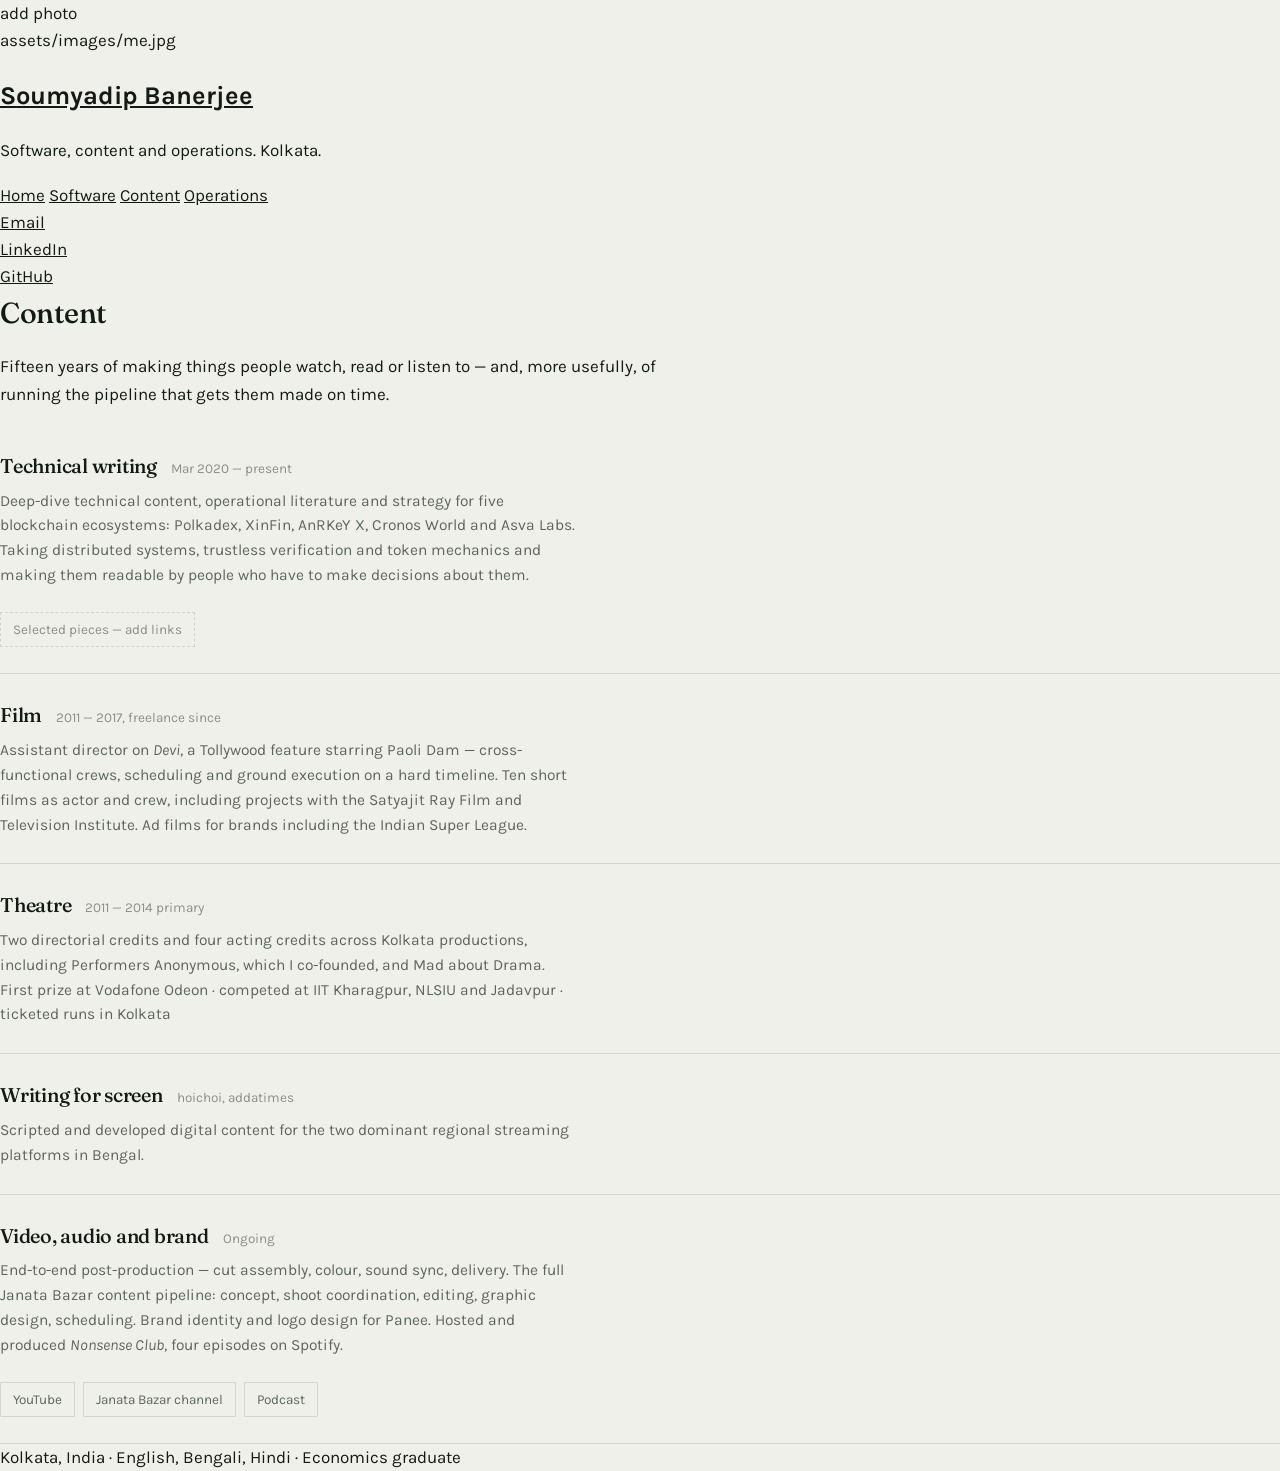
==== content.html @ 359d7982 "Add files via upload" ====
<!DOCTYPE html>
<html lang="en">
<head>
<meta charset="utf-8">
<meta name="viewport" content="width=device-width, initial-scale=1">
<title>Content — Soumyadip Banerjee</title>
<meta name="description" content="Content pipelines end to end: film, theatre, technical writing, video, podcast, brand.">
<meta property="og:title" content="Soumyadip Banerjee">
<meta property="og:description" content="Content pipelines end to end: film, theatre, technical writing, video, podcast, brand.">
<link rel="preconnect" href="https://fonts.googleapis.com">
<link rel="preconnect" href="https://fonts.gstatic.com" crossorigin>
<link href="https://fonts.googleapis.com/css2?family=Fraunces:opsz,wght@9..144,400;9..144,500&family=Karla:wght@400;500;600&display=swap" rel="stylesheet">
<link rel="stylesheet" href="assets/style.css">
<style>:root{--accent:var(--cont)}</style>

</head>
<body>
<div class="shell">

  <aside class="side">
    <!-- Swap this block for: <img class="portrait" src="assets/images/me.jpg" alt="Soumyadip Banerjee"> -->
    <div class="portrait-none">add photo<br>assets/images/me.jpg</div>
    <h1><a href="index.html">Soumyadip Banerjee</a></h1>
    <p class="role">Software, content and operations. Kolkata.</p>
    <nav>
      <a class="h" href="index.html">Home</a>
      <a class="s" href="software.html">Software</a>
      <a class="c" href="content.html" aria-current="page">Content</a>
      <a class="o" href="operations.html">Operations</a>
    </nav>
    <div class="meta">
      <a href="mailto:banerjeesoumyadip1991@gmail.com">Email</a><br>
      <a href="https://www.linkedin.com/in/soumyadip-banerjee-05bbb8b3" target="_blank" rel="noopener">LinkedIn</a><br>
      <a href="https://github.com/bhola1991" target="_blank" rel="noopener">GitHub</a>
    </div>
  </aside>

  <main class="main">
    <div class="ph">
      <h2>Content</h2>
      <p>Fifteen years of making things people watch, read or listen to — and, more usefully, of running the pipeline that gets them made on time.</p>
    </div>

    <div class="entry">
      <div class="entry-h"><h3>Technical writing</h3><span class="when">Mar 2020 — present</span></div>
      <p>Deep-dive technical content, operational literature and strategy for five blockchain ecosystems: Polkadex, XinFin, AnRKeY X, Cronos World and Asva Labs. Taking distributed systems, trustless verification and token mechanics and making them readable by people who have to make decisions about them.</p>
      <div class="links"><a class="pill" data-todo href="#" title="Pick your best three and link them">Selected pieces — add links</a></div>
    </div>

    <div class="entry">
      <div class="entry-h"><h3>Film</h3><span class="when">2011 — 2017, freelance since</span></div>
      <p>Assistant director on <em>Devi</em>, a Tollywood feature starring Paoli Dam — cross-functional crews, scheduling and ground execution on a hard timeline. Ten short films as actor and crew, including projects with the Satyajit Ray Film and Television Institute. Ad films for brands including the Indian Super League.</p>
    </div>

    <div class="entry">
      <div class="entry-h"><h3>Theatre</h3><span class="when">2011 — 2014 primary</span></div>
      <p>Two directorial credits and four acting credits across Kolkata productions, including Performers Anonymous, which I co-founded, and Mad about Drama.</p>
      <p class="sub">First prize at Vodafone Odeon · competed at IIT Kharagpur, NLSIU and Jadavpur · ticketed runs in Kolkata</p>
    </div>

    <div class="entry">
      <div class="entry-h"><h3>Writing for screen</h3><span class="when">hoichoi, addatimes</span></div>
      <p>Scripted and developed digital content for the two dominant regional streaming platforms in Bengal.</p>
    </div>

    <div class="entry">
      <div class="entry-h"><h3>Video, audio and brand</h3><span class="when">Ongoing</span></div>
      <p>End-to-end post-production — cut assembly, colour, sound sync, delivery. The full Janata Bazar content pipeline: concept, shoot coordination, editing, graphic design, scheduling. Brand identity and logo design for Panee. Hosted and produced <em>Nonsense Club</em>, four episodes on Spotify.</p>
      <div class="links">
        <a class="pill" href="https://www.youtube.com/@soumyadipbanerjee4481" target="_blank" rel="noopener">YouTube</a>
        <a class="pill" href="https://www.youtube.com/@JanatabazarTube" target="_blank" rel="noopener">Janata Bazar channel</a>
        <a class="pill" href="https://open.spotify.com/show/6DBHjhHlT2yotaFciczHaR" target="_blank" rel="noopener">Podcast</a>
      </div>
    </div>
    <div class="foot">Kolkata, India · English, Bengali, Hindi · Economics graduate</div>
  </main>

</div>
</body>
</html>
---- assets/style.css ----
/* ══════════════════════════════════════════════════════════
   Soumyadip Banerjee — portfolio
   One stylesheet for every page. Edit colours and type here.

   The colour system does structural work, not decoration:
     --run   (green) = operations. Things run, managed, traded.
     --build (ochre) = systems.    Things designed and shipped.
   Those two run through the tiles, the column headers and the
   list markers, so the page's whole argument — that this person
   does both — is legible before any copy is read.
   ══════════════════════════════════════════════════════════ */

:root{
  --paper:#EFF0EA;
  --ink:#131A15;
  --run:#2C6E49;
  --build:#C87F1E;
  --muted:#5E665C;
  --faint:#8A9086;
  --rule:#D3D6CC;
  --display:'Fraunces',Georgia,serif;
  --body:'Karla',system-ui,sans-serif;
}

*{box-sizing:border-box}
html{-webkit-text-size-adjust:100%;scroll-behavior:smooth}
@media(prefers-reduced-motion:reduce){ html{scroll-behavior:auto} }

body{
  margin:0;background:var(--paper);color:var(--ink);
  font-family:var(--body);font-size:17px;line-height:1.6;
  text-rendering:optimizeLegibility;
}
@media(max-width:600px){ body{font-size:16px} }

.wrap{max-width:1040px;margin:0 auto;padding:0 28px}
.narrow{max-width:720px}
@media(max-width:600px){ .wrap{padding:0 20px} }

a{color:inherit}
a:focus-visible,button:focus-visible{outline:2.5px solid var(--build);outline-offset:3px}
img{max-width:100%;display:block}

/* ── masthead, shared across pages ───────────────────── */
.top{border-bottom:1px solid var(--rule);background:var(--paper);
  position:sticky;top:0;z-index:20}
.top .wrap{display:flex;align-items:center;gap:20px;flex-wrap:wrap;padding-top:16px;padding-bottom:16px}
.sig{font-family:var(--display);font-size:19px;font-weight:500;
  letter-spacing:-.01em;text-decoration:none}
.top nav{margin-left:auto;display:flex;gap:22px;font-size:14.5px}
.top nav a{color:var(--muted);text-decoration:none;padding-bottom:3px;
  border-bottom:1.5px solid transparent;transition:color .15s,border-color .15s}
.top nav a:hover{color:var(--ink);border-bottom-color:var(--build)}
.top nav a[aria-current]{color:var(--ink);border-bottom-color:var(--ink)}
@media(max-width:640px){
  .top{position:static}
  .top nav{width:100%;margin:4px 0 0;gap:16px;font-size:14px}
}

/* ── hero ────────────────────────────────────────────── */
.hero{padding:78px 0 58px}
@media(max-width:600px){ .hero{padding:44px 0 38px} }
.claim{
  font-family:var(--display);
  font-size:clamp(2.1rem,6vw,3.9rem);
  line-height:1.14;letter-spacing:-.022em;font-weight:400;margin:0;max-width:17ch;
  font-variation-settings:"SOFT" 0,"WONK" 1,"opsz" 100;
}
/* Marked rather than coloured: the type stays at full contrast and it reads
   as annotation on a line, which suits someone whose work is ledgers. */
.mark{position:relative;white-space:nowrap}
.mark::after{
  content:"";position:absolute;left:0;right:0;bottom:.03em;height:.11em;border-radius:2px;
  transform:scaleX(0);transform-origin:left;
  animation:draw .62s cubic-bezier(.22,.9,.3,1) forwards;
}
.mark.run::after{background:var(--run);animation-delay:.3s}
.mark.build::after{background:var(--build);animation-delay:.66s}
@keyframes draw{to{transform:scaleX(1)}}

.standfirst{margin:30px 0 0;max-width:56ch;font-size:1.06rem;color:var(--muted);line-height:1.62}

/* ── tile grid ───────────────────────────────────────── */
.tiles{
  display:grid;grid-template-columns:repeat(2,1fr);gap:2px;
  border-top:1.5px solid var(--ink);border-bottom:1.5px solid var(--ink);
}
.tile-wide{grid-column:1 / -1}
@media(max-width:720px){ .tiles{grid-template-columns:1fr} }

.tile{
  position:relative;display:block;text-decoration:none;color:var(--paper);
  background:var(--ink);padding:34px 30px 30px;min-height:212px;
  display:flex;flex-direction:column;justify-content:space-between;
  overflow:hidden;transition:background .18s;
}
.tile-wide{min-height:250px}
.tile.run{background:var(--run)}
.tile.build{background:var(--build);color:var(--ink)}
.tile.plain{background:var(--ink)}
.tile:hover{filter:saturate(1.12) brightness(1.06)}
/* The figure stands in for a photograph — it gives the tile its visual weight
   without reaching for stock imagery that would say nothing about the work. */
.tile .figure{
  font-family:var(--display);font-weight:500;
  font-size:clamp(3rem,9vw,5.6rem);line-height:.9;letter-spacing:-.03em;
  font-variation-settings:"opsz" 144;opacity:.92;
}
.tile-wide .figure{font-size:clamp(3.4rem,10vw,6.6rem)}
.tile .name{font-family:var(--display);font-size:1.5rem;font-weight:500;
  letter-spacing:-.015em;margin:18px 0 5px}
.tile .say{font-size:15px;line-height:1.5;opacity:.86;max-width:44ch;margin:0}
.tile .go{margin-top:14px;font-size:13.5px;opacity:.8;
  border-bottom:1.5px solid currentColor;display:inline-block;padding-bottom:2px}

/* ── generic sections ────────────────────────────────── */
section{padding:64px 0 0}
@media(max-width:600px){ section{padding:46px 0 0} }
h2{font-family:var(--display);font-size:clamp(1.35rem,3.2vw,1.8rem);
  font-weight:500;letter-spacing:-.015em;margin:0 0 8px}
h3{font-family:var(--display);font-size:1.24rem;font-weight:500;
  letter-spacing:-.012em;margin:0 0 8px}
.sec-note{color:var(--muted);font-size:15.5px;margin:0 0 32px;max-width:60ch}
p{max-width:68ch}

/* ── page banner (detail pages) ──────────────────────── */
.banner{padding:64px 0 40px;border-bottom:1.5px solid var(--ink)}
@media(max-width:600px){ .banner{padding:40px 0 30px} }
.banner .kind{font-size:13.5px;color:var(--muted);margin:0 0 12px}
.banner h1{font-family:var(--display);font-size:clamp(2rem,5.4vw,3.2rem);
  font-weight:400;line-height:1.1;letter-spacing:-.022em;margin:0;max-width:18ch;
  font-variation-settings:"WONK" 1}
.banner .lede{margin:22px 0 0;font-size:1.06rem;color:var(--muted);max-width:60ch;line-height:1.6}
.banner .facts{margin:26px 0 0;display:flex;gap:30px;flex-wrap:wrap}
.banner .facts div{font-size:14.5px;color:var(--muted)}
.banner .facts b{display:block;font-family:var(--display);font-size:1.5rem;
  font-weight:500;color:var(--ink);letter-spacing:-.02em;line-height:1.1;margin-bottom:2px}

/* ── the run/build split ─────────────────────────────── */
.split{display:grid;grid-template-columns:1fr 1fr;gap:38px;margin-top:6px}
@media(max-width:760px){ .split{grid-template-columns:1fr;gap:28px} }
.col h4{font-family:var(--body);font-size:13.5px;font-weight:600;
  margin:0 0 13px;padding-bottom:7px;border-bottom:2.5px solid}
.col.run h4{border-color:var(--run);color:var(--run)}
.col.build h4{border-color:var(--build);color:var(--build)}
.col ul{margin:0;padding:0;list-style:none}
.col li{position:relative;padding-left:16px;margin-bottom:12px;font-size:15.5px;line-height:1.55}
.col li::before{content:"";position:absolute;left:0;top:.62em;width:6px;height:1.5px}
.col.run li::before{background:var(--run)}
.col.build li::before{background:var(--build)}
.col li:last-child{margin-bottom:0}

/* ── prose lists on detail pages ─────────────────────── */
.plain-list{margin:0;padding:0;list-style:none}
.plain-list li{position:relative;padding-left:17px;margin-bottom:11px;line-height:1.55}
.plain-list li::before{content:"";position:absolute;left:0;top:.66em;
  width:7px;height:1.5px;background:var(--faint)}

/* ── entries (writing, credits) ──────────────────────── */
.entries{border-top:1.5px solid var(--ink)}
.entry{padding:26px 0;border-bottom:1px solid var(--rule)}
.entry-h{display:flex;align-items:baseline;gap:14px;flex-wrap:wrap;margin-bottom:6px}
.entry-h h3{margin:0}
.when{font-size:13.5px;color:var(--faint)}
.entry p{margin:0;color:var(--muted);font-size:15.5px;max-width:64ch}
.entry .credits{margin-top:9px;font-size:14.5px;color:var(--faint)}

/* ── links & buttons ─────────────────────────────────── */
.links{margin-top:24px;display:flex;gap:8px;flex-wrap:wrap}
.pill{font-size:13.5px;text-decoration:none;color:var(--muted);
  border:1px solid var(--rule);border-radius:1px;padding:6px 12px;
  transition:border-color .15s,color .15s}
.pill:hover{border-color:var(--ink);color:var(--ink)}
.pill[data-todo]{border-style:dashed;color:var(--faint)}
.btn{display:inline-block;text-decoration:none;font-size:15px;font-weight:500;
  padding:9px 17px;border:1.5px solid var(--ink);border-radius:1px;
  transition:background .15s,color .15s}
.btn:hover{background:var(--ink);color:var(--paper)}
.btn.q{border-color:var(--rule);color:var(--muted)}
.btn.q:hover{background:transparent;border-color:var(--ink);color:var(--ink)}
.btn-row{display:flex;gap:10px;flex-wrap:wrap;margin-top:28px}

/* ── next / prev between project pages ───────────────── */
.next{margin-top:64px;border-top:1.5px solid var(--ink);padding:26px 0 0;
  display:flex;justify-content:space-between;gap:20px;flex-wrap:wrap}
.next a{text-decoration:none;font-family:var(--display);font-size:1.16rem;
  font-weight:500;border-bottom:1.5px solid var(--build);padding-bottom:2px}
.next a:hover{background:var(--build);color:var(--paper)}
.next .lbl{font-size:13.5px;color:var(--faint);display:block;
  font-family:var(--body);font-weight:400;border:none;margin-bottom:5px}

/* ── close & footer ──────────────────────────────────── */
.close{padding:72px 0 26px}
.close-claim{font-family:var(--display);font-size:clamp(1.5rem,4vw,2.1rem);
  font-weight:400;line-height:1.28;letter-spacing:-.018em;margin:0 0 26px;max-width:22ch}
.contact{display:flex;gap:14px;flex-wrap:wrap;font-size:16px}
.contact a{color:var(--ink);text-decoration:none;border-bottom:1.5px solid var(--build)}
.contact a:hover{background:var(--build);color:var(--paper)}
footer{padding:30px 0 46px;color:var(--faint);font-size:13.5px;
  border-top:1px solid var(--rule);margin-top:36px}

@media(prefers-reduced-motion:reduce){
  *{animation:none!important;transition:none!important}
  .mark::after{transform:scaleX(1)}
}
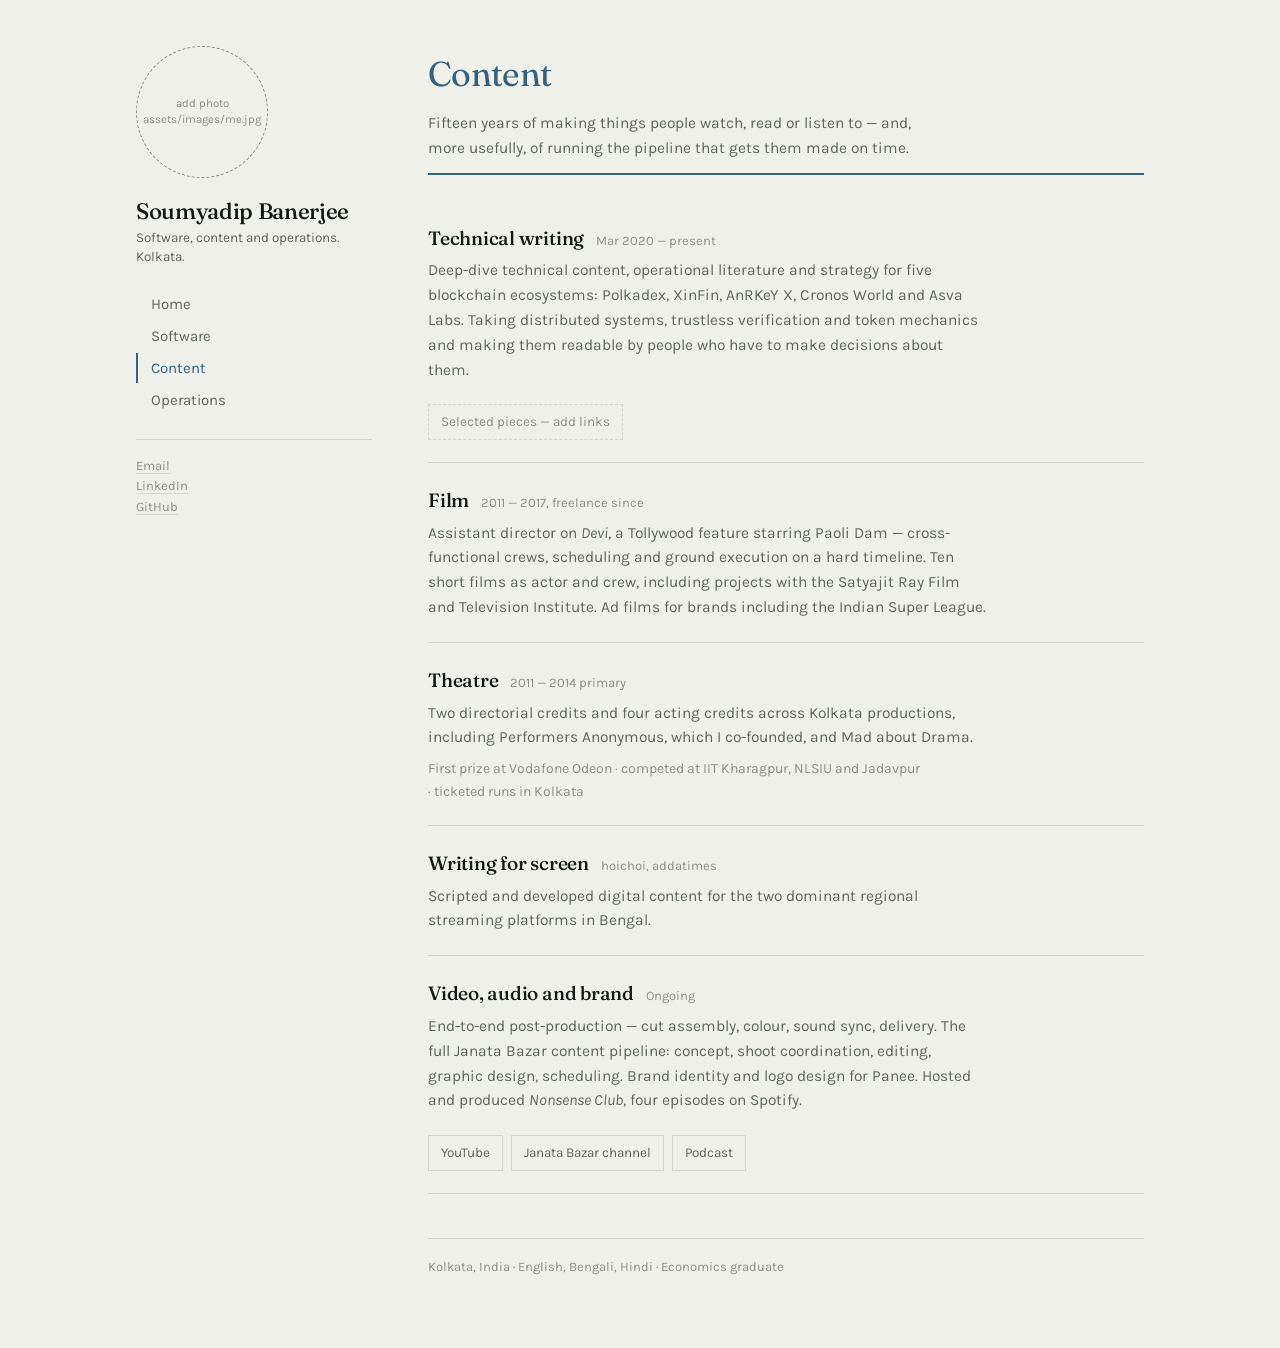
==== commit b1c504cf: "Add files via upload" ====
--- a/content.html
+++ b/content.html
@@ -10,8 +10,146 @@
 <link rel="preconnect" href="https://fonts.googleapis.com">
 <link rel="preconnect" href="https://fonts.gstatic.com" crossorigin>
 <link href="https://fonts.googleapis.com/css2?family=Fraunces:opsz,wght@9..144,400;9..144,500&family=Karla:wght@400;500;600&display=swap" rel="stylesheet">
-<link rel="stylesheet" href="assets/style.css">
-<style>:root{--accent:var(--cont)}</style>
+<style>
+/* ══════════════════════════════════════════════════════
+   Soumyadip Banerjee — portfolio
+   One stylesheet, four pages.
+
+   Colour does structural work. Each pillar owns one:
+     --ops  green  operations
+     --soft ochre  software
+     --cont blue   content
+   The sidebar stays neutral so the pillar colour is the
+   only thing that changes as you move between pages.
+   ══════════════════════════════════════════════════════ */
+
+:root{
+  --paper:#EFF0EA; --ink:#131A15;
+  --ops:#2C6E49; --soft:#C87F1E; --cont:#35617E;
+  --muted:#5E665C; --faint:#8A9086; --rule:#D3D6CC;
+  --accent:var(--soft);           /* overridden per page */
+  --display:'Fraunces',Georgia,serif;
+  --body:'Karla',system-ui,sans-serif;
+}
+*{box-sizing:border-box}
+html{-webkit-text-size-adjust:100%}
+body{margin:0;background:var(--paper);color:var(--ink);
+  font-family:var(--body);font-size:17px;line-height:1.6}
+@media(max-width:600px){body{font-size:16px}}
+a{color:inherit}
+a:focus-visible{outline:2.5px solid var(--accent);outline-offset:3px}
+img{max-width:100%;display:block}
+
+/* ── shell: sidebar + content ───────────────────────── */
+.shell{max-width:1060px;margin:0 auto;padding:0 26px;
+  display:grid;grid-template-columns:236px 1fr;gap:56px;align-items:start}
+@media(max-width:820px){.shell{grid-template-columns:1fr;gap:0}}
+
+.side{position:sticky;top:0;padding:46px 0 40px}
+@media(max-width:820px){.side{position:static;padding:32px 0 24px;
+  border-bottom:1px solid var(--rule)}}
+
+.portrait{width:132px;height:132px;border-radius:50%;object-fit:cover;
+  border:1.5px solid var(--ink);background:var(--rule)}
+/* Shown until a real photo is dropped in. Deliberately plain rather than a
+   silhouette icon — it reads as unfinished, which is the point. */
+.portrait-none{width:132px;height:132px;border-radius:50%;
+  border:1.5px dashed var(--faint);display:flex;align-items:center;
+  justify-content:center;text-align:center;font-size:11.5px;color:var(--faint);
+  line-height:1.35;padding:14px}
+
+.side h1{font-family:var(--display);font-size:1.4rem;font-weight:500;
+  letter-spacing:-.015em;margin:20px 0 4px;line-height:1.2}
+.side h1 a{text-decoration:none}
+.side .role{font-size:13.5px;color:var(--muted);margin:0 0 22px;line-height:1.4}
+
+.side nav{display:flex;flex-direction:column;gap:2px;margin-bottom:24px}
+@media(max-width:820px){.side nav{flex-direction:row;flex-wrap:wrap;gap:16px}}
+.side nav a{text-decoration:none;font-size:15px;color:var(--muted);
+  padding:3px 0 3px 13px;border-left:2.5px solid transparent;
+  transition:color .15s,border-color .15s}
+@media(max-width:820px){.side nav a{padding:0 0 3px;border-left:none;
+  border-bottom:2.5px solid transparent}}
+.side nav a:hover{color:var(--ink)}
+.side nav a.o:hover,.side nav a.o[aria-current]{border-color:var(--ops);color:var(--ops)}
+.side nav a.s:hover,.side nav a.s[aria-current]{border-color:var(--soft);color:var(--soft)}
+.side nav a.c:hover,.side nav a.c[aria-current]{border-color:var(--cont);color:var(--cont)}
+.side nav a.h:hover,.side nav a.h[aria-current]{border-color:var(--ink);color:var(--ink)}
+
+.side .meta{font-size:13px;color:var(--faint);line-height:1.6;
+  border-top:1px solid var(--rule);padding-top:16px}
+.side .meta a{text-decoration:none;border-bottom:1px solid var(--rule)}
+.side .meta a:hover{border-bottom-color:var(--ink)}
+
+/* ── main ───────────────────────────────────────────── */
+.main{padding:46px 0 70px;min-width:0}
+@media(max-width:820px){.main{padding:32px 0 60px}}
+
+.intro{font-family:var(--display);font-size:clamp(1.35rem,2.9vw,1.85rem);
+  font-weight:400;line-height:1.42;letter-spacing:-.015em;margin:0;max-width:34ch}
+.intro em{font-style:normal;position:relative;white-space:nowrap}
+.intro em::after{content:"";position:absolute;left:0;right:0;bottom:.02em;
+  height:.09em;border-radius:2px;transform:scaleX(0);transform-origin:left;
+  animation:d .55s cubic-bezier(.22,.9,.3,1) forwards}
+.intro em.s::after{background:var(--soft);animation-delay:.25s}
+.intro em.c::after{background:var(--cont);animation-delay:.5s}
+.intro em.o::after{background:var(--ops);animation-delay:.75s}
+@keyframes d{to{transform:scaleX(1)}}
+.after{margin:26px 0 0;max-width:52ch;color:var(--muted)}
+
+/* page headers on inner pages */
+.ph{border-bottom:2.5px solid var(--accent);padding-bottom:12px;margin-bottom:26px}
+.ph h2{font-family:var(--display);font-size:clamp(1.6rem,3.6vw,2.15rem);
+  font-weight:400;letter-spacing:-.02em;margin:0;color:var(--accent)}
+.ph p{margin:10px 0 0;color:var(--muted);max-width:56ch;font-size:15.5px}
+
+h3{font-family:var(--display);font-size:1.2rem;font-weight:500;
+  letter-spacing:-.012em;margin:0 0 7px}
+p{max-width:66ch}
+
+/* ── entries ────────────────────────────────────────── */
+.entry{padding:22px 0;border-bottom:1px solid var(--rule)}
+.entry:first-of-type{border-top:1px solid var(--rule)}
+.entry-h{display:flex;align-items:baseline;gap:12px;flex-wrap:wrap;margin-bottom:5px}
+.entry-h h3{margin:0}
+.when{font-size:13px;color:var(--faint)}
+.entry p{margin:0;color:var(--muted);font-size:15.5px;max-width:62ch}
+.entry .sub{margin-top:8px;font-size:14px;color:var(--faint)}
+
+ul.pts{margin:0;padding:0;list-style:none}
+ul.pts li{position:relative;padding-left:15px;margin-bottom:9px;
+  font-size:15.5px;line-height:1.5}
+ul.pts li::before{content:"";position:absolute;left:0;top:.64em;
+  width:6px;height:1.5px;background:var(--accent)}
+
+/* ── quick links on home ────────────────────────────── */
+.jump{margin-top:38px;display:grid;grid-template-columns:repeat(3,1fr);gap:2px;
+  border-top:1.5px solid var(--ink);border-bottom:1.5px solid var(--ink)}
+@media(max-width:700px){.jump{grid-template-columns:1fr}}
+.jump a{text-decoration:none;padding:20px 20px 18px;min-height:132px;
+  display:flex;flex-direction:column;justify-content:space-between;
+  transition:filter .18s;color:var(--paper)}
+.jump a.s{background:var(--soft);color:var(--ink)}
+.jump a.c{background:var(--cont)}
+.jump a.o{background:var(--ops)}
+.jump a:hover{filter:brightness(1.09) saturate(1.08)}
+.jump .n{font-family:var(--display);font-size:1.22rem;font-weight:500;letter-spacing:-.015em}
+.jump .w{font-size:14px;line-height:1.42;opacity:.88;margin-top:8px}
+
+.links{margin-top:22px;display:flex;gap:8px;flex-wrap:wrap}
+.pill{font-size:13.5px;text-decoration:none;color:var(--muted);
+  border:1px solid var(--rule);padding:6px 12px;transition:border-color .15s,color .15s}
+.pill:hover{border-color:var(--ink);color:var(--ink)}
+.pill[data-todo]{border-style:dashed;color:var(--faint)}
+
+.foot{margin-top:44px;padding-top:18px;border-top:1px solid var(--rule);
+  color:var(--faint);font-size:13px}
+
+@media(prefers-reduced-motion:reduce){*{animation:none!important;transition:none!important}
+  .intro em::after{transform:scaleX(1)}}
+
+:root{--accent:var(--cont)}
+</style>
 
 </head>
 <body>
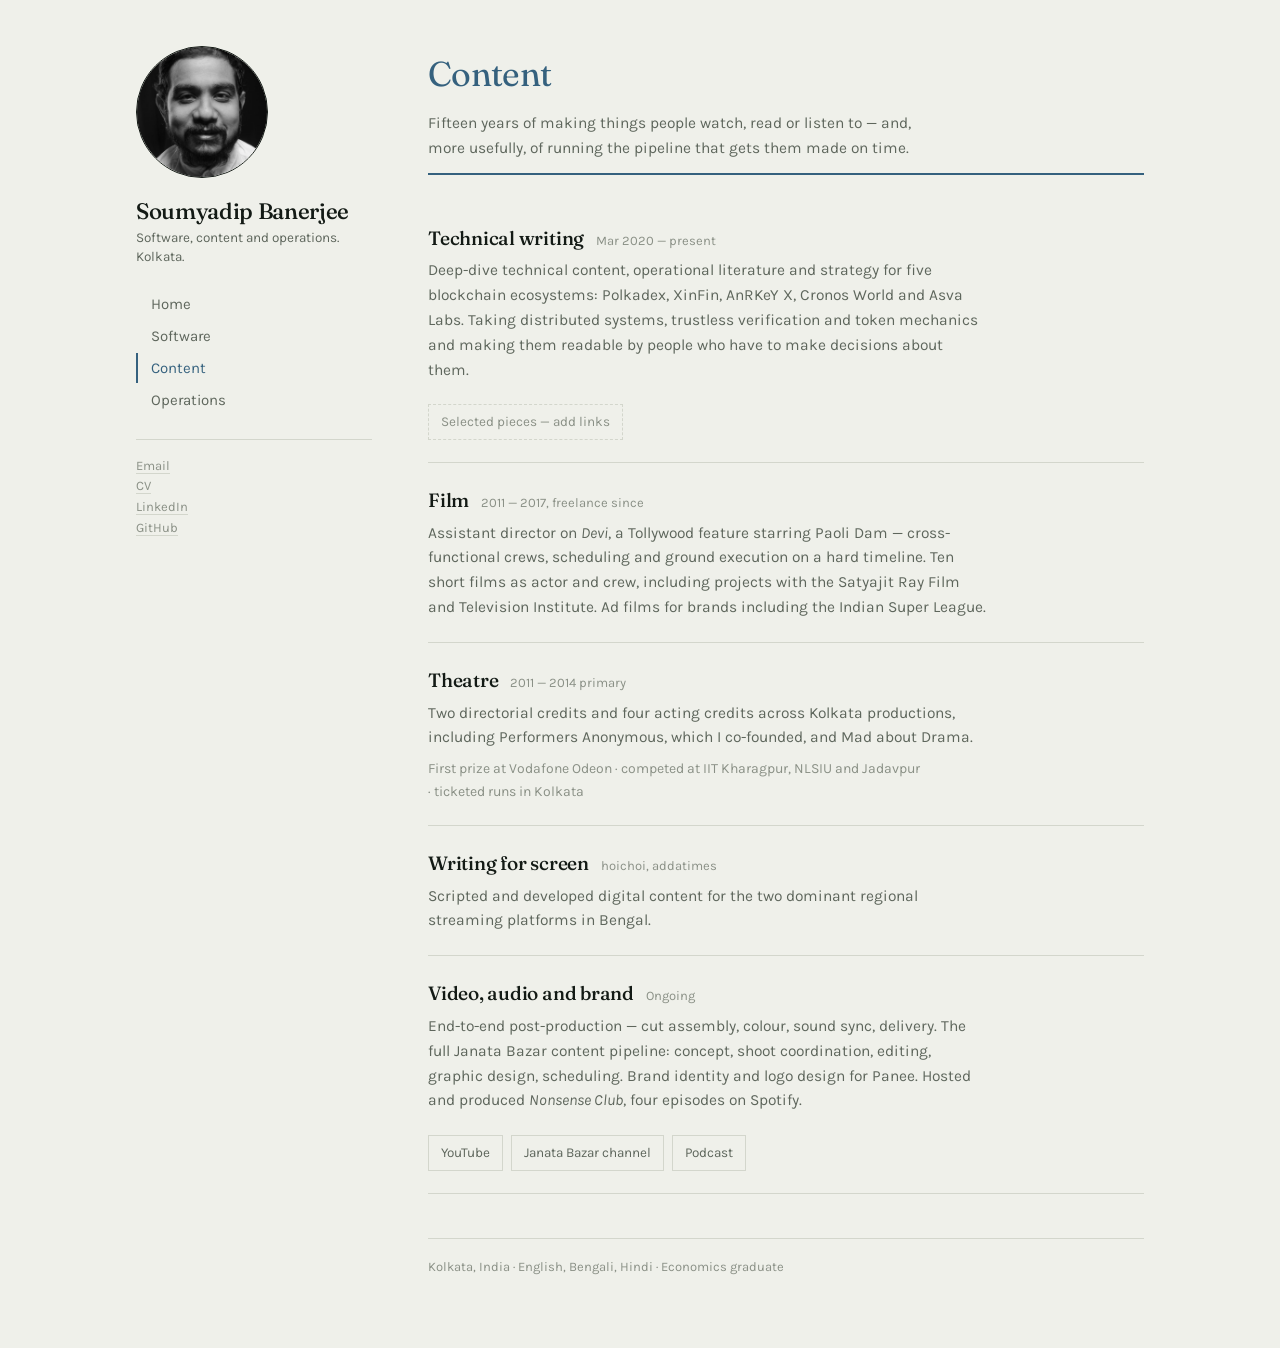
==== commit 1493b212: "Add files via upload" ====
--- a/content.html
+++ b/content.html
@@ -156,8 +156,7 @@
 <div class="shell">
 
   <aside class="side">
-    <!-- Swap this block for: <img class="portrait" src="assets/images/me.jpg" alt="Soumyadip Banerjee"> -->
-    <div class="portrait-none">add photo<br>assets/images/me.jpg</div>
+    <img class="portrait" src="me.jpg" alt="Soumyadip Banerjee">
     <h1><a href="index.html">Soumyadip Banerjee</a></h1>
     <p class="role">Software, content and operations. Kolkata.</p>
     <nav>
@@ -168,6 +167,7 @@
     </nav>
     <div class="meta">
       <a href="mailto:banerjeesoumyadip1991@gmail.com">Email</a><br>
+      <a href="cv.pdf" target="_blank" rel="noopener">CV</a><br>
       <a href="https://www.linkedin.com/in/soumyadip-banerjee-05bbb8b3" target="_blank" rel="noopener">LinkedIn</a><br>
       <a href="https://github.com/bhola1991" target="_blank" rel="noopener">GitHub</a>
     </div>
